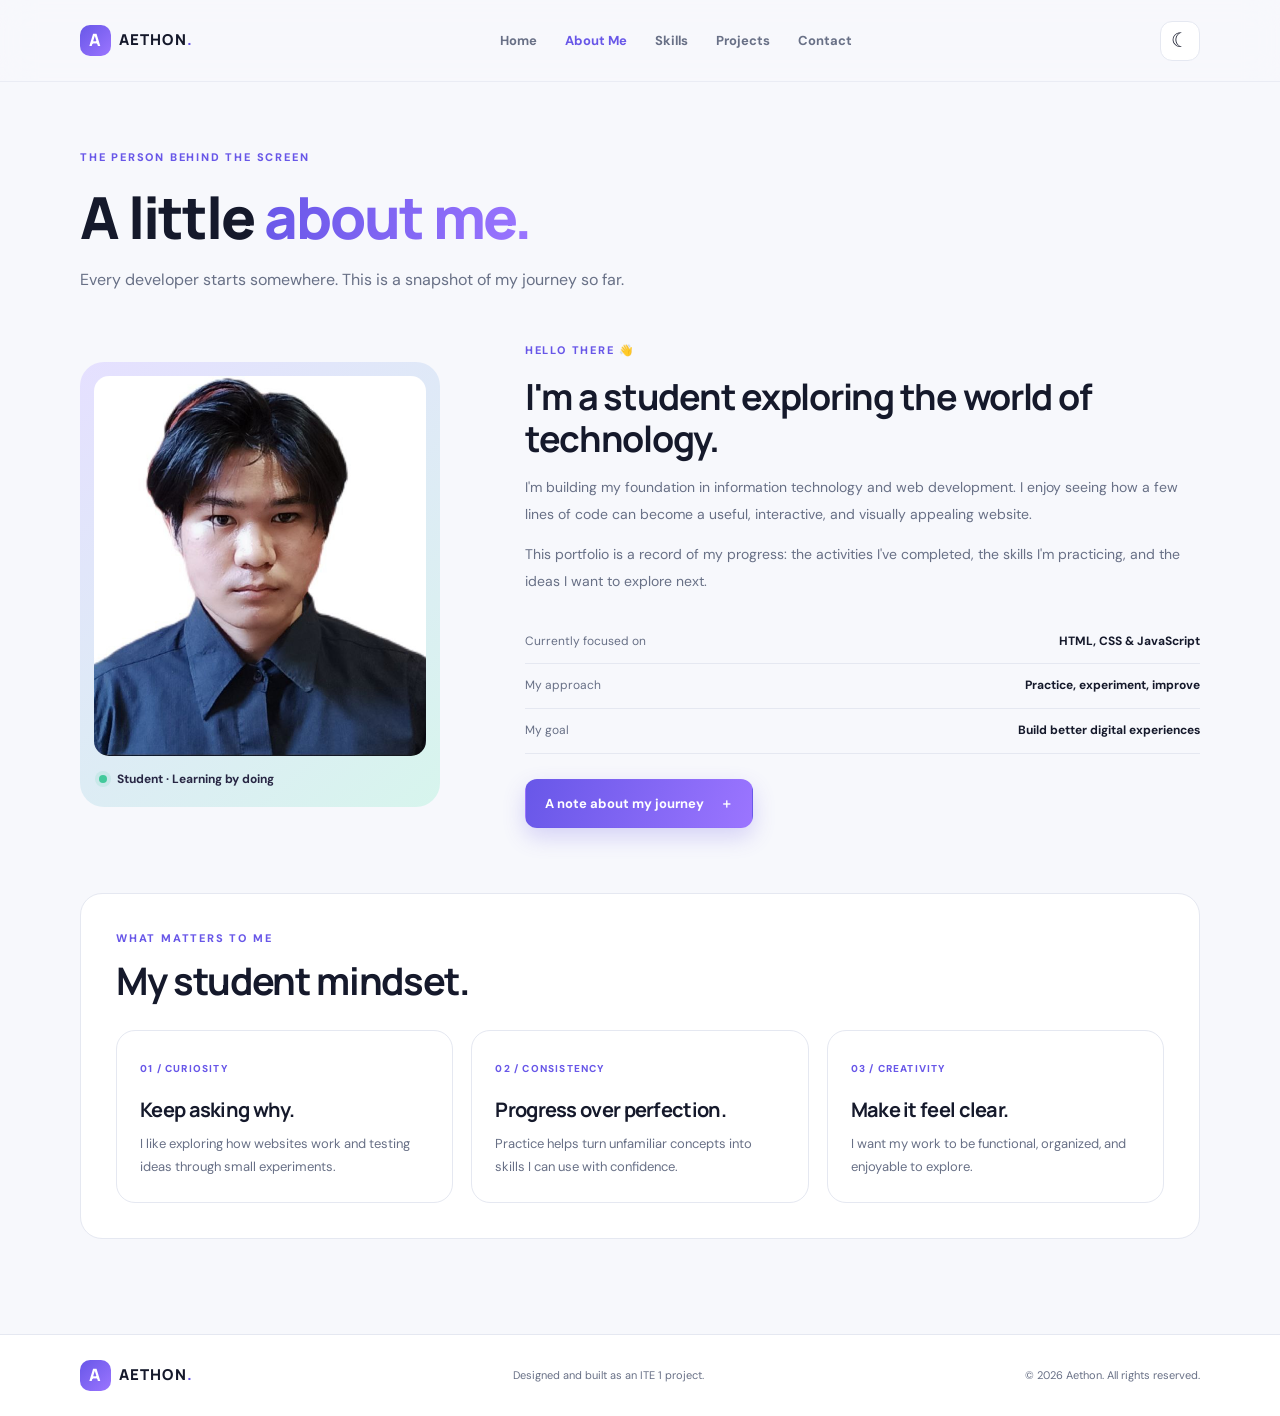
==== about.html @ 574a9d79 "Add files via upload" ====
<!DOCTYPE html>
<html lang="en"><head><meta charset="UTF-8"><meta name="viewport" content="width=device-width, initial-scale=1.0"><title>About Me | Aethon</title><link rel="stylesheet" href="style.css"><script src="script.js" defer></script></head>
<body><header class="site-header"><a class="brand" href="index.html"><span class="brand-mark">A</span> AETHON<span class="brand-dot">.</span></a><button class="menu-toggle" aria-label="Toggle navigation" aria-expanded="false">☰</button><nav class="nav-links" aria-label="Main navigation"><a href="index.html">Home</a><a class="active" href="about.html">About Me</a><a href="skills.html">Skills</a><a href="projects.html">Projects</a><a href="contact.html">Contact</a></nav><button id="themeToggle" class="theme-toggle" aria-label="Toggle dark mode" title="Toggle dark mode">☾</button></header>
<main class="wrap inner-page"><div class="page-intro"><p class="eyebrow">THE PERSON BEHIND THE SCREEN</p><h1>A little <span class="gradient-text">about me.</span></h1><p class="lead">Every developer starts somewhere. This is a snapshot of my journey so far.</p></div>
<section class="about-layout"><div class="about-photo"><img src="profile.jpg" alt="Aethon's profile portrait"><div class="photo-caption"><span class="status-dot"></span> Student · Learning by doing</div></div><div class="about-copy"><p class="eyebrow">HELLO THERE 👋</p><h2>I'm a student exploring the world of technology.</h2><p>I'm building my foundation in information technology and web development. I enjoy seeing how a few lines of code can become a useful, interactive, and visually appealing website.</p><p>This portfolio is a record of my progress: the activities I've completed, the skills I'm practicing, and the ideas I want to explore next.</p><div class="info-list"><div><span>Currently focused on</span><strong>HTML, CSS & JavaScript</strong></div><div><span>My approach</span><strong>Practice, experiment, improve</strong></div><div><span>My goal</span><strong>Build better digital experiences</strong></div></div><button class="btn btn-primary" id="storyToggle" aria-expanded="false">A note about my journey <span>＋</span></button><div id="extraStory" class="reveal-panel" hidden><p>Every activity is an opportunity to learn something new. I want to keep improving my coding, design, problem-solving, and teamwork skills through consistent practice.</p></div></div></section>
<section class="section soft-section"><div class="section-heading"><div><p class="eyebrow">WHAT MATTERS TO ME</p><h2>My student mindset.</h2></div></div><div class="values-grid"><article class="value-card"><span>01 / CURIOSITY</span><h3>Keep asking why.</h3><p>I like exploring how websites work and testing ideas through small experiments.</p></article><article class="value-card"><span>02 / CONSISTENCY</span><h3>Progress over perfection.</h3><p>Practice helps turn unfamiliar concepts into skills I can use with confidence.</p></article><article class="value-card"><span>03 / CREATIVITY</span><h3>Make it feel clear.</h3><p>I want my work to be functional, organized, and enjoyable to explore.</p></article></div></section></main>
<footer class="site-footer"><div class="wrap footer-inner"><a class="brand" href="index.html"><span class="brand-mark">A</span> AETHON<span class="brand-dot">.</span></a><p>Designed and built as an ITE 1 project.</p><p>© <span class="current-year">2026</span> Aethon. All rights reserved.</p></div></footer><button id="backToTop" class="back-top" aria-label="Back to top">↑</button></body></html>
---- style.css ----
@import url('https://fonts.googleapis.com/css2?family=DM+Sans:wght@400;500;600;700&family=Manrope:wght@400;500;600;700;800&display=swap');
:root{--bg:#f7f8fc;--surface:#fff;--text:#15192b;--muted:#687086;--line:#e5e8f1;--primary:#6857e8;--primary2:#9b75ff;--soft:#efedff;--header:rgba(247,248,252,.88);--shadow:0 18px 55px rgba(36,31,87,.09);color-scheme:light}
body.dark{--bg:#10121c;--surface:#191c2a;--text:#f2f3fb;--muted:#a9afc4;--line:#2b3044;--primary:#a295ff;--primary2:#c1a8ff;--soft:#29243f;--header:rgba(16,18,28,.9);--shadow:0 18px 55px rgba(0,0,0,.24);color-scheme:dark}
*{box-sizing:border-box}html{scroll-behavior:smooth}body{margin:0;background:var(--bg);color:var(--text);font-family:'DM Sans',sans-serif;line-height:1.65;transition:background .25s,color .25s}a{color:inherit;text-decoration:none}button,input,textarea{font:inherit}button{cursor:pointer}.wrap{width:min(1120px,calc(100% - 48px));margin-inline:auto}.site-header{height:82px;position:sticky;top:0;z-index:20;display:flex;align-items:center;justify-content:space-between;padding:0 max(24px,calc((100vw - 1120px)/2));gap:25px;background:var(--header);backdrop-filter:blur(16px);border-bottom:1px solid color-mix(in srgb,var(--line) 72%,transparent)}.brand{display:inline-flex;align-items:center;gap:8px;font-family:Manrope,sans-serif;font-size:15px;font-weight:800;letter-spacing:1.1px;white-space:nowrap}.brand-mark{display:grid;place-items:center;width:31px;height:31px;border-radius:10px;color:#fff;background:linear-gradient(135deg,var(--primary),var(--primary2));font-size:17px}.brand-dot{color:var(--primary);margin-left:-8px}.nav-links{display:flex;align-items:center;gap:28px}.nav-links a{font-size:13px;font-weight:700;color:var(--muted);transition:color .2s}.nav-links a:hover,.nav-links a.active{color:var(--primary)}.theme-toggle,.menu-toggle{border:1px solid var(--line);background:var(--surface);color:var(--text);border-radius:12px;width:40px;height:40px;font-size:20px;display:grid;place-items:center}.menu-toggle{display:none}.hero{min-height:590px;display:grid;grid-template-columns:1.1fr .9fr;align-items:center;gap:50px;padding-top:52px;padding-bottom:68px}.eyebrow{font-size:11px;letter-spacing:1.8px;font-weight:800;color:var(--primary);margin:0 0 17px}.status-dot{display:inline-block;width:8px;height:8px;border-radius:50%;background:#42c99b;margin-right:7px;box-shadow:0 0 0 4px rgba(66,201,155,.13)}h1,h2,h3,p{margin-top:0}h1,h2,h3{font-family:Manrope,sans-serif;line-height:1.17;letter-spacing:-.035em}h1{font-size:clamp(42px,5vw,68px);margin-bottom:24px;font-weight:800}h2{font-size:clamp(27px,3vw,38px);margin-bottom:14px}h3{font-size:20px;margin-bottom:10px}.gradient-text{background:linear-gradient(100deg,var(--primary),var(--primary2));background-clip:text;-webkit-background-clip:text;color:transparent}.lead{font-size:17px;color:var(--muted);max-width:570px;line-height:1.8}.hero-actions{display:flex;flex-wrap:wrap;gap:12px;margin-top:29px}.btn{display:inline-flex;align-items:center;justify-content:center;gap:16px;border:1px solid transparent;border-radius:12px;padding:13px 19px;font-weight:700;font-size:13px;transition:transform .2s,box-shadow .2s,background .2s}.btn:hover{transform:translateY(-3px)}.btn-primary{background:linear-gradient(110deg,var(--primary),var(--primary2));color:#fff;box-shadow:0 9px 22px rgba(104,87,232,.24)}.btn-primary:hover{box-shadow:0 13px 30px rgba(104,87,232,.33)}.btn-ghost{border-color:var(--line);background:var(--surface)}.btn-light{background:#fff;color:#5c4cd2}.hero-note{font-size:12px;color:var(--muted);margin-top:26px}.hero-visual{min-height:410px;position:relative;display:grid;place-items:center}.portrait-frame{width:min(330px,78%);height:380px;overflow:hidden;border-radius:48% 48% 24px 24px;background:linear-gradient(145deg,#d8d2ff,#e6e8ff);position:relative;z-index:2;box-shadow:var(--shadow);border:8px solid var(--surface)}.portrait-frame img{width:100%;height:100%;object-fit:cover;object-position:center top}.orbit{position:absolute;border:1px solid color-mix(in srgb,var(--primary) 32%,transparent);border-radius:50%;transform:rotate(-24deg)}.orbit-one{width:420px;height:220px}.orbit-two{width:370px;height:290px;transform:rotate(48deg)}.floating-card{position:absolute;z-index:3;display:flex;align-items:center;gap:11px;padding:12px 15px;border:1px solid var(--line);border-radius:14px;background:var(--surface);box-shadow:var(--shadow);font-size:12px}.floating-card b,.floating-card small{display:block}.floating-card small{color:var(--muted);font-size:10px;margin-top:2px}.card-top{top:57px;left:-3px}.card-bottom{bottom:36px;right:-3px}.mini-icon,.code-icon{display:grid;place-items:center;width:35px;height:35px;border-radius:10px;background:var(--soft);color:var(--primary);font-size:20px}.sparkle{position:absolute;color:var(--primary);font-size:23px}.sparkle-a{top:80px;right:36px}.sparkle-b{bottom:66px;left:18px}.stats-strip{background:var(--surface);border-block:1px solid var(--line)}.stats-grid{display:grid;grid-template-columns:repeat(4,1fr);padding-block:26px}.stats-grid div{display:flex;align-items:center;justify-content:center;gap:12px;border-right:1px solid var(--line)}.stats-grid div:last-child{border:0}.stats-grid strong{font:800 27px Manrope,sans-serif;color:var(--primary)}.stats-grid span{font-size:12px;color:var(--muted)}.section{padding-top:85px;padding-bottom:85px}.section-heading{display:flex;align-items:end;justify-content:space-between;gap:20px;margin-bottom:28px}.section-heading .eyebrow{margin-bottom:10px}.section-heading h2{margin-bottom:0}.text-link{font-size:12px;font-weight:800;color:var(--primary);display:inline-flex;gap:6px;align-items:center}.text-link:hover{text-decoration:underline}.feature-grid{display:grid;grid-template-columns:repeat(3,1fr);gap:18px}.feature-card,.skill-panel,.project-card,.contact-form,.value-card{background:var(--surface);border:1px solid var(--line);border-radius:19px;box-shadow:0 6px 28px rgba(36,31,87,.025)}.feature-card{padding:27px;position:relative;transition:transform .22s,box-shadow .22s}.feature-card:hover,.project-card:hover{transform:translateY(-5px);box-shadow:var(--shadow)}.feature-number{position:absolute;right:22px;top:22px;color:var(--muted);font-size:11px}.feature-icon{width:45px;height:45px;display:grid;place-items:center;background:var(--soft);color:var(--primary);font-size:23px;border-radius:13px;margin-bottom:24px}.feature-card p,.value-card p,.process-grid p{color:var(--muted);font-size:13px;line-height:1.8;min-height:70px}.feature-card .text-link{margin-top:8px}.cta-band{background:linear-gradient(115deg,#5d4bd5,#8b6bf4);color:#fff;padding:48px 0}.cta-inner{display:flex;align-items:center;justify-content:space-between;gap:24px}.cta-inner .eyebrow{color:#dcd6ff;margin-bottom:10px}.cta-inner h2{margin-bottom:8px}.cta-inner p:last-child{margin:0;color:#e3dfff}.site-footer{border-top:1px solid var(--line);padding:25px 0;background:var(--surface)}.footer-inner{display:flex;align-items:center;justify-content:space-between;gap:18px}.footer-inner p{font-size:11px;color:var(--muted);margin:0}.back-top{position:fixed;right:22px;bottom:22px;width:43px;height:43px;border:0;border-radius:13px;background:var(--primary);color:#fff;font-size:21px;box-shadow:var(--shadow);opacity:0;pointer-events:none;transform:translateY(10px);transition:.2s;z-index:15}.back-top.visible{opacity:1;pointer-events:auto;transform:translateY(0)}
.inner-page{padding-top:66px;padding-bottom:85px}.page-intro{max-width:720px;margin-bottom:46px}.page-intro h1{font-size:clamp(39px,5vw,58px);margin-bottom:15px}.page-intro .lead{font-size:16px}.about-layout{display:grid;grid-template-columns:.72fr 1.28fr;gap:65px;align-items:center;padding-bottom:65px}.about-photo{background:linear-gradient(140deg,#e5e0ff,#d7f5ed);padding:14px;border-radius:24px;position:relative;max-width:360px}.about-photo img{display:block;width:100%;height:380px;object-fit:cover;object-position:center top;border-radius:15px}.photo-caption{padding:14px 5px 3px;color:#282744;font-size:12px;font-weight:700}.about-copy h2{font-size:clamp(27px,3vw,36px)}.about-copy>p:not(.eyebrow){color:var(--muted);font-size:14px;line-height:1.9}.info-list{margin:25px 0;display:grid;gap:0}.info-list div{padding:12px 0;border-bottom:1px solid var(--line);display:flex;justify-content:space-between;gap:15px;font-size:12px}.info-list span{color:var(--muted)}.info-list strong{text-align:right}.reveal-panel{padding:16px 18px;margin-top:13px;border-radius:12px;background:var(--soft);color:var(--muted);font-size:13px}.reveal-panel p{margin:0}.soft-section{background:var(--surface);border:1px solid var(--line);border-radius:22px;padding:35px;margin-bottom:10px}.values-grid{display:grid;grid-template-columns:repeat(3,1fr);gap:18px}.value-card{padding:23px;box-shadow:none}.value-card>span{font-size:10px;letter-spacing:1.2px;font-weight:800;color:var(--primary)}.value-card h3{margin-top:18px}.value-card p{min-height:unset;margin:0}.skills-layout{display:grid;grid-template-columns:1fr 1fr;gap:20px}.skill-panel{padding:29px}.panel-heading{display:flex;gap:14px;align-items:center;margin-bottom:29px}.panel-heading h2{font-size:22px;margin:0 0 4px}.panel-heading p{font-size:12px;color:var(--muted);margin:0}.panel-icon{width:46px;height:46px;display:grid;place-items:center;background:var(--soft);color:var(--primary);border-radius:13px;font-size:23px}.skill-row{margin-bottom:22px}.skill-label{display:flex;justify-content:space-between;gap:10px;font-size:12px;font-weight:700;margin-bottom:9px}.skill-label span:last-child{font-size:10px;color:var(--muted);font-weight:500}.skill-track{height:8px;border-radius:99px;background:var(--line);overflow:hidden}.skill-track span{height:100%;display:block;border-radius:99px;background:linear-gradient(90deg,var(--primary),var(--primary2))}.skill-disclaimer{font-size:10px;color:var(--muted);margin:20px 0 0}.tag-cloud{display:flex;flex-wrap:wrap;gap:9px;margin-bottom:32px}.tag-cloud span,.project-tags span{padding:8px 11px;background:var(--soft);border-radius:9px;color:var(--primary);font-size:11px;font-weight:700}.learning-box{display:flex;gap:14px;padding:18px;background:var(--bg);border:1px solid var(--line);border-radius:13px}.learning-star{font-size:22px;color:var(--primary)}.learning-box strong{font-size:13px}.learning-box p{font-size:12px;color:var(--muted);margin:5px 0 0;line-height:1.7}.process-grid{display:grid;grid-template-columns:repeat(4,1fr);gap:15px}.process-grid>div{padding:20px;border-top:2px solid var(--primary);background:var(--surface);border-radius:0 0 13px 13px}.process-grid>div>span{font-size:11px;color:var(--primary);font-weight:800}.process-grid h3{margin-top:13px}.process-grid p{min-height:unset;margin:0}
.project-toolbar{display:flex;align-items:center;justify-content:space-between;gap:15px;margin-bottom:23px}.filter-buttons{display:flex;flex-wrap:wrap;gap:8px}.filter-btn{padding:9px 13px;border:1px solid var(--line);border-radius:10px;background:var(--surface);color:var(--muted);font-size:11px;font-weight:700}.filter-btn.active,.filter-btn:hover{background:var(--soft);color:var(--primary);border-color:color-mix(in srgb,var(--primary) 35%,var(--line))}.project-count{font-size:11px;color:var(--muted)}.projects-grid{display:grid;grid-template-columns:repeat(2,1fr);gap:22px}.project-card{overflow:hidden;transition:transform .22s,box-shadow .22s}.project-image{height:235px;display:grid;place-items:center;position:relative;overflow:hidden;background:linear-gradient(140deg,#191c35,#34316a)}.project-image img{width:100%;height:100%;object-fit:cover;object-position:top center;transition:transform .4s}.project-card:hover .project-image img{transform:scale(1.035)}.project-open{position:absolute;right:15px;top:15px;width:34px;height:34px;display:grid;place-items:center;background:#fff;color:#272342;border-radius:10px;font-size:18px;box-shadow:0 4px 15px #0002}.transform-demo{width:100%;height:100%;display:flex;flex-direction:column;align-items:center;justify-content:center;gap:20px;background:radial-gradient(circle at 50% 30%,#4e458c,#1a1c35 70%);color:#fff}.demo-square{width:92px;height:92px;border:1px solid #c3b7ff;border-radius:22px;display:grid;place-items:center;font:800 33px Manrope,sans-serif;color:#fff;background:linear-gradient(140deg,#8e79ff,#5e4fd3);box-shadow:0 0 40px #8e79ff65;animation:floaty 3s ease-in-out infinite alternate}.demo-caption{font-size:10px;letter-spacing:2px;color:#c8c0ff}@keyframes floaty{from{transform:rotate(-9deg) translateY(0)}to{transform:rotate(9deg) translateY(-9px)}}.project-info{padding:24px}.project-meta{display:flex;justify-content:space-between;gap:10px;color:var(--muted);font-size:10px;font-weight:800;letter-spacing:.8px;margin-bottom:13px}.project-type{color:var(--primary)}.project-info h2{font-size:22px;margin-bottom:10px}.project-info p{font-size:13px;line-height:1.8;color:var(--muted);min-height:70px}.project-tags{display:flex;flex-wrap:wrap;gap:7px;margin-bottom:19px}.project-tags span{padding:6px 9px;font-size:10px}.future-card{border-style:dashed}.future-art{height:235px;display:flex;flex-direction:column;align-items:center;justify-content:center;background:var(--soft);color:var(--primary);gap:12px}.future-art span{width:65px;height:65px;display:grid;place-items:center;border:1px dashed var(--primary);border-radius:20px;font-size:35px}.future-art small{letter-spacing:2px;font-weight:800;font-size:10px}.project-footnote{font-size:11px;color:var(--muted);margin-top:22px}
.contact-layout{display:grid;grid-template-columns:.85fr 1.15fr;gap:50px;align-items:start}.contact-copy{padding:25px 0}.contact-symbol{width:54px;height:54px;display:grid;place-items:center;border-radius:16px;background:var(--soft);color:var(--primary);font-size:27px;margin-bottom:22px}.contact-copy>p{color:var(--muted);font-size:14px;line-height:1.9}.contact-detail{display:flex;align-items:center;gap:13px;padding:18px 0;border-bottom:1px solid var(--line)}.detail-icon{display:grid;place-items:center;width:40px;height:40px;border-radius:12px;background:var(--soft);color:var(--primary)}.contact-detail small,.contact-detail strong{display:block}.contact-detail small{font-size:9px;letter-spacing:1px;color:var(--muted);margin-bottom:4px}.contact-detail strong{font-size:12px}.privacy-note{font-size:11px;color:var(--muted);background:var(--soft);padding:13px;border-radius:10px;margin-top:22px}.contact-form{padding:29px}.contact-form h2{font-size:25px;margin-bottom:8px}.form-note,.form-disclaimer{font-size:11px;color:var(--muted)}.contact-form label{display:block;font-size:12px;font-weight:700;margin:16px 0 7px}.contact-form input,.contact-form textarea{width:100%;padding:12px 13px;border:1px solid var(--line);border-radius:10px;background:var(--bg);color:var(--text);outline:none;font-size:12px;resize:vertical}.contact-form input:focus,.contact-form textarea:focus{border-color:var(--primary);box-shadow:0 0 0 3px color-mix(in srgb,var(--primary) 13%,transparent)}.contact-form .btn{margin-top:18px}.form-status{font-size:12px;margin:13px 0 0}.form-status.success{color:#21956d}.form-status.error{color:#d34d61}.form-disclaimer{margin:14px 0 0;font-size:10px}
[hidden]{display:none!important}
@media(max-width:900px){.site-header{gap:14px}.nav-links{gap:15px}.nav-links a{font-size:12px}.hero{gap:25px}.card-top{left:-8px}.card-bottom{right:-8px}.about-layout{gap:35px}.contact-layout{gap:28px}}
@media(max-width:700px){.wrap{width:min(100% - 34px,540px)}.site-header{height:70px;padding:0 17px}.menu-toggle{display:grid;margin-left:auto}.theme-toggle{width:38px;height:38px}.nav-links{display:none;position:absolute;top:69px;left:0;right:0;padding:16px 20px 21px;background:var(--surface);border-bottom:1px solid var(--line);box-shadow:var(--shadow);flex-direction:column;align-items:stretch;gap:0}.nav-links.open{display:flex}.nav-links a{padding:12px 4px;border-bottom:1px solid var(--line);font-size:14px}.nav-links a:last-child{border:0}.hero{grid-template-columns:1fr;padding-top:45px;gap:12px}.hero-copy{order:1}.hero-visual{order:0;min-height:340px}.portrait-frame{height:310px;width:255px}.orbit-one{width:320px;height:180px}.orbit-two{width:290px;height:230px}.card-top{top:38px;left:0}.card-bottom{bottom:20px;right:0}.hero h1{font-size:47px}.lead{font-size:15px}.stats-grid{grid-template-columns:repeat(2,1fr);gap:20px;padding-block:23px}.stats-grid div{justify-content:flex-start;border:0;padding-left:8px}.stats-grid strong{font-size:24px}.stats-grid span{font-size:11px}.section{padding-block:58px}.section-heading{align-items:flex-start;flex-direction:column}.feature-grid,.values-grid,.skills-layout,.projects-grid,.contact-layout,.about-layout{grid-template-columns:1fr}.feature-card p{min-height:unset}.cta-inner{align-items:flex-start;flex-direction:column}.footer-inner{align-items:flex-start;flex-direction:column;gap:10px}.inner-page{padding-top:47px;padding-bottom:60px}.page-intro{margin-bottom:33px}.about-layout{gap:30px;padding-bottom:45px}.about-photo{width:100%;max-width:340px;margin:auto}.about-photo img{height:340px}.soft-section{padding:22px}.skill-panel{padding:22px}.process-grid{grid-template-columns:repeat(2,1fr)}.project-toolbar{align-items:flex-start;flex-direction:column}.project-image,.future-art{height:210px}.project-info p{min-height:unset}.contact-layout{gap:20px}.contact-copy{padding:0}.contact-form{padding:22px}.page-intro h1{font-size:42px}}
@media(prefers-reduced-motion:reduce){*,*::before,*::after{scroll-behavior:auto!important;animation-duration:.01ms!important;animation-iteration-count:1!important;transition-duration:.01ms!important}}
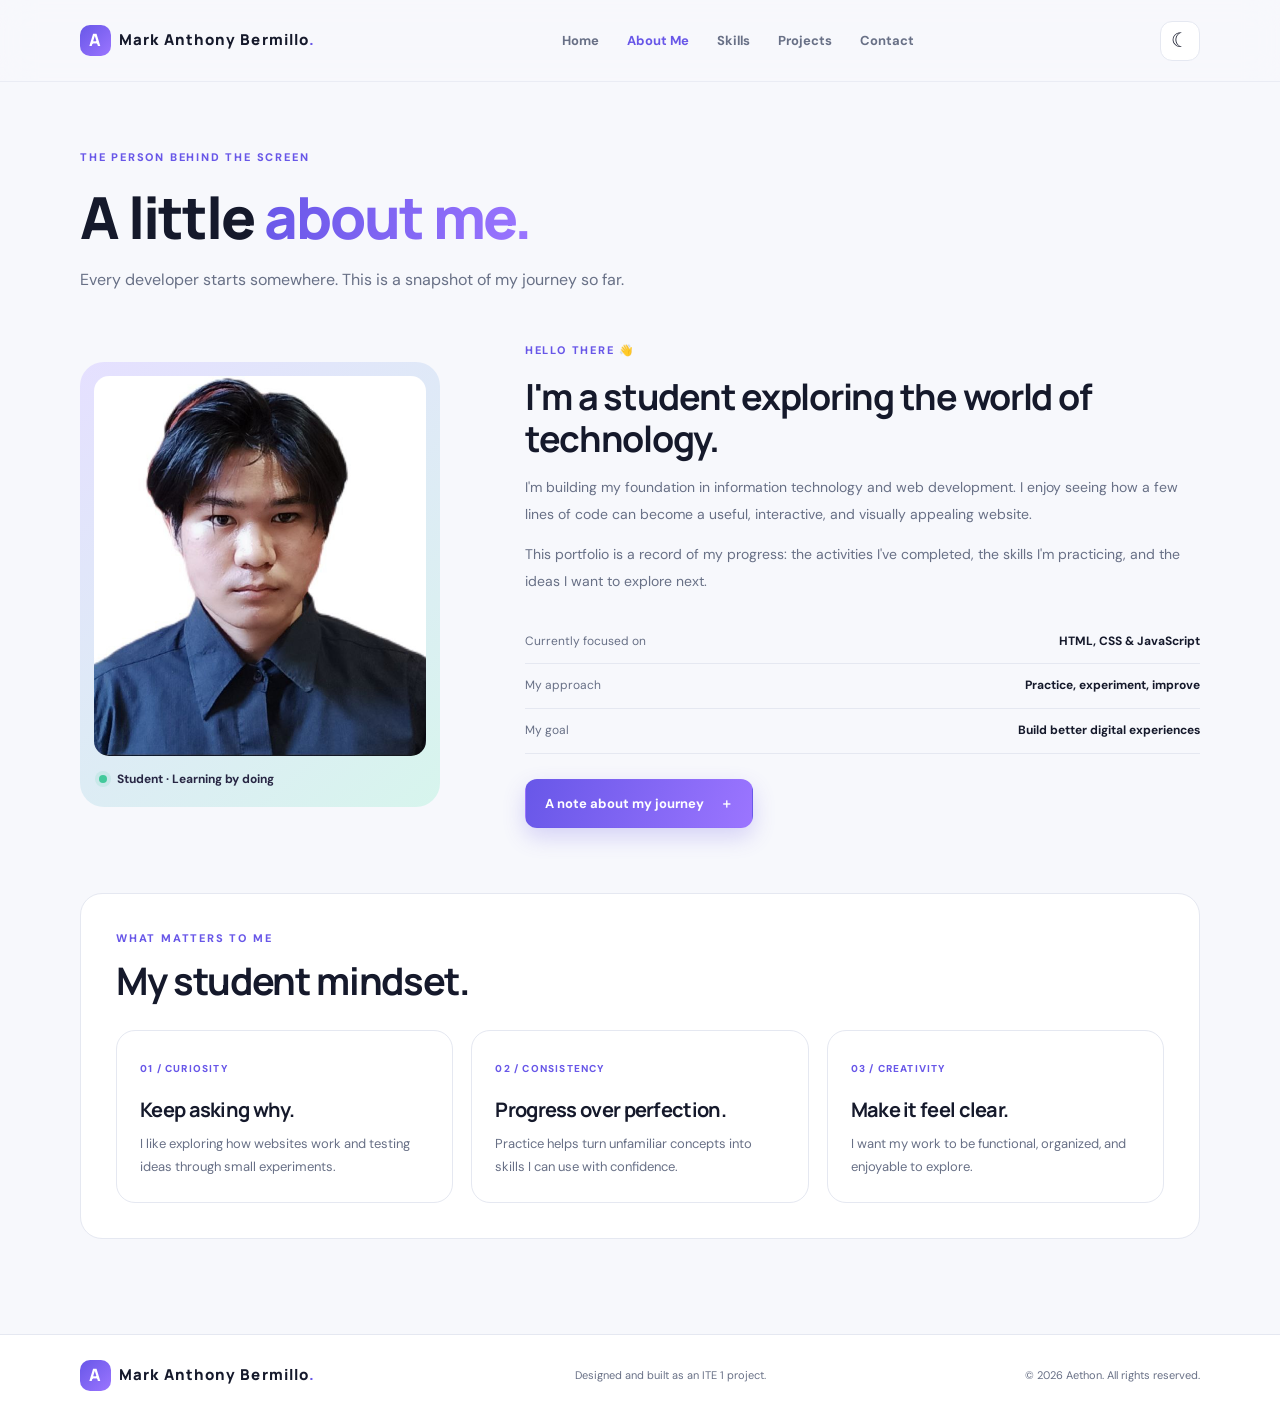
==== commit 10219d81: "Update about.html" ====
--- a/about.html
+++ b/about.html
@@ -1,7 +1,7 @@
 <!DOCTYPE html>
-<html lang="en"><head><meta charset="UTF-8"><meta name="viewport" content="width=device-width, initial-scale=1.0"><title>About Me | Aethon</title><link rel="stylesheet" href="style.css"><script src="script.js" defer></script></head>
-<body><header class="site-header"><a class="brand" href="index.html"><span class="brand-mark">A</span> AETHON<span class="brand-dot">.</span></a><button class="menu-toggle" aria-label="Toggle navigation" aria-expanded="false">☰</button><nav class="nav-links" aria-label="Main navigation"><a href="index.html">Home</a><a class="active" href="about.html">About Me</a><a href="skills.html">Skills</a><a href="projects.html">Projects</a><a href="contact.html">Contact</a></nav><button id="themeToggle" class="theme-toggle" aria-label="Toggle dark mode" title="Toggle dark mode">☾</button></header>
+<html lang="en"><head><meta charset="UTF-8"><meta name="viewport" content="width=device-width, initial-scale=1.0"><title>About Me | Mark Anthony Bermillo</title><link rel="stylesheet" href="style.css"><script src="script.js" defer></script></head>
+<body><header class="site-header"><a class="brand" href="index.html"><span class="brand-mark">A</span> Mark Anthony Bermillo<span class="brand-dot">.</span></a><button class="menu-toggle" aria-label="Toggle navigation" aria-expanded="false">☰</button><nav class="nav-links" aria-label="Main navigation"><a href="index.html">Home</a><a class="active" href="about.html">About Me</a><a href="skills.html">Skills</a><a href="projects.html">Projects</a><a href="contact.html">Contact</a></nav><button id="themeToggle" class="theme-toggle" aria-label="Toggle dark mode" title="Toggle dark mode">☾</button></header>
 <main class="wrap inner-page"><div class="page-intro"><p class="eyebrow">THE PERSON BEHIND THE SCREEN</p><h1>A little <span class="gradient-text">about me.</span></h1><p class="lead">Every developer starts somewhere. This is a snapshot of my journey so far.</p></div>
 <section class="about-layout"><div class="about-photo"><img src="profile.jpg" alt="Aethon's profile portrait"><div class="photo-caption"><span class="status-dot"></span> Student · Learning by doing</div></div><div class="about-copy"><p class="eyebrow">HELLO THERE 👋</p><h2>I'm a student exploring the world of technology.</h2><p>I'm building my foundation in information technology and web development. I enjoy seeing how a few lines of code can become a useful, interactive, and visually appealing website.</p><p>This portfolio is a record of my progress: the activities I've completed, the skills I'm practicing, and the ideas I want to explore next.</p><div class="info-list"><div><span>Currently focused on</span><strong>HTML, CSS & JavaScript</strong></div><div><span>My approach</span><strong>Practice, experiment, improve</strong></div><div><span>My goal</span><strong>Build better digital experiences</strong></div></div><button class="btn btn-primary" id="storyToggle" aria-expanded="false">A note about my journey <span>＋</span></button><div id="extraStory" class="reveal-panel" hidden><p>Every activity is an opportunity to learn something new. I want to keep improving my coding, design, problem-solving, and teamwork skills through consistent practice.</p></div></div></section>
 <section class="section soft-section"><div class="section-heading"><div><p class="eyebrow">WHAT MATTERS TO ME</p><h2>My student mindset.</h2></div></div><div class="values-grid"><article class="value-card"><span>01 / CURIOSITY</span><h3>Keep asking why.</h3><p>I like exploring how websites work and testing ideas through small experiments.</p></article><article class="value-card"><span>02 / CONSISTENCY</span><h3>Progress over perfection.</h3><p>Practice helps turn unfamiliar concepts into skills I can use with confidence.</p></article><article class="value-card"><span>03 / CREATIVITY</span><h3>Make it feel clear.</h3><p>I want my work to be functional, organized, and enjoyable to explore.</p></article></div></section></main>
-<footer class="site-footer"><div class="wrap footer-inner"><a class="brand" href="index.html"><span class="brand-mark">A</span> AETHON<span class="brand-dot">.</span></a><p>Designed and built as an ITE 1 project.</p><p>© <span class="current-year">2026</span> Aethon. All rights reserved.</p></div></footer><button id="backToTop" class="back-top" aria-label="Back to top">↑</button></body></html>+<footer class="site-footer"><div class="wrap footer-inner"><a class="brand" href="index.html"><span class="brand-mark">A</span> Mark Anthony Bermillo<span class="brand-dot">.</span></a><p>Designed and built as an ITE 1 project.</p><p>© <span class="current-year">2026</span> Aethon. All rights reserved.</p></div></footer><button id="backToTop" class="back-top" aria-label="Back to top">↑</button></body></html>
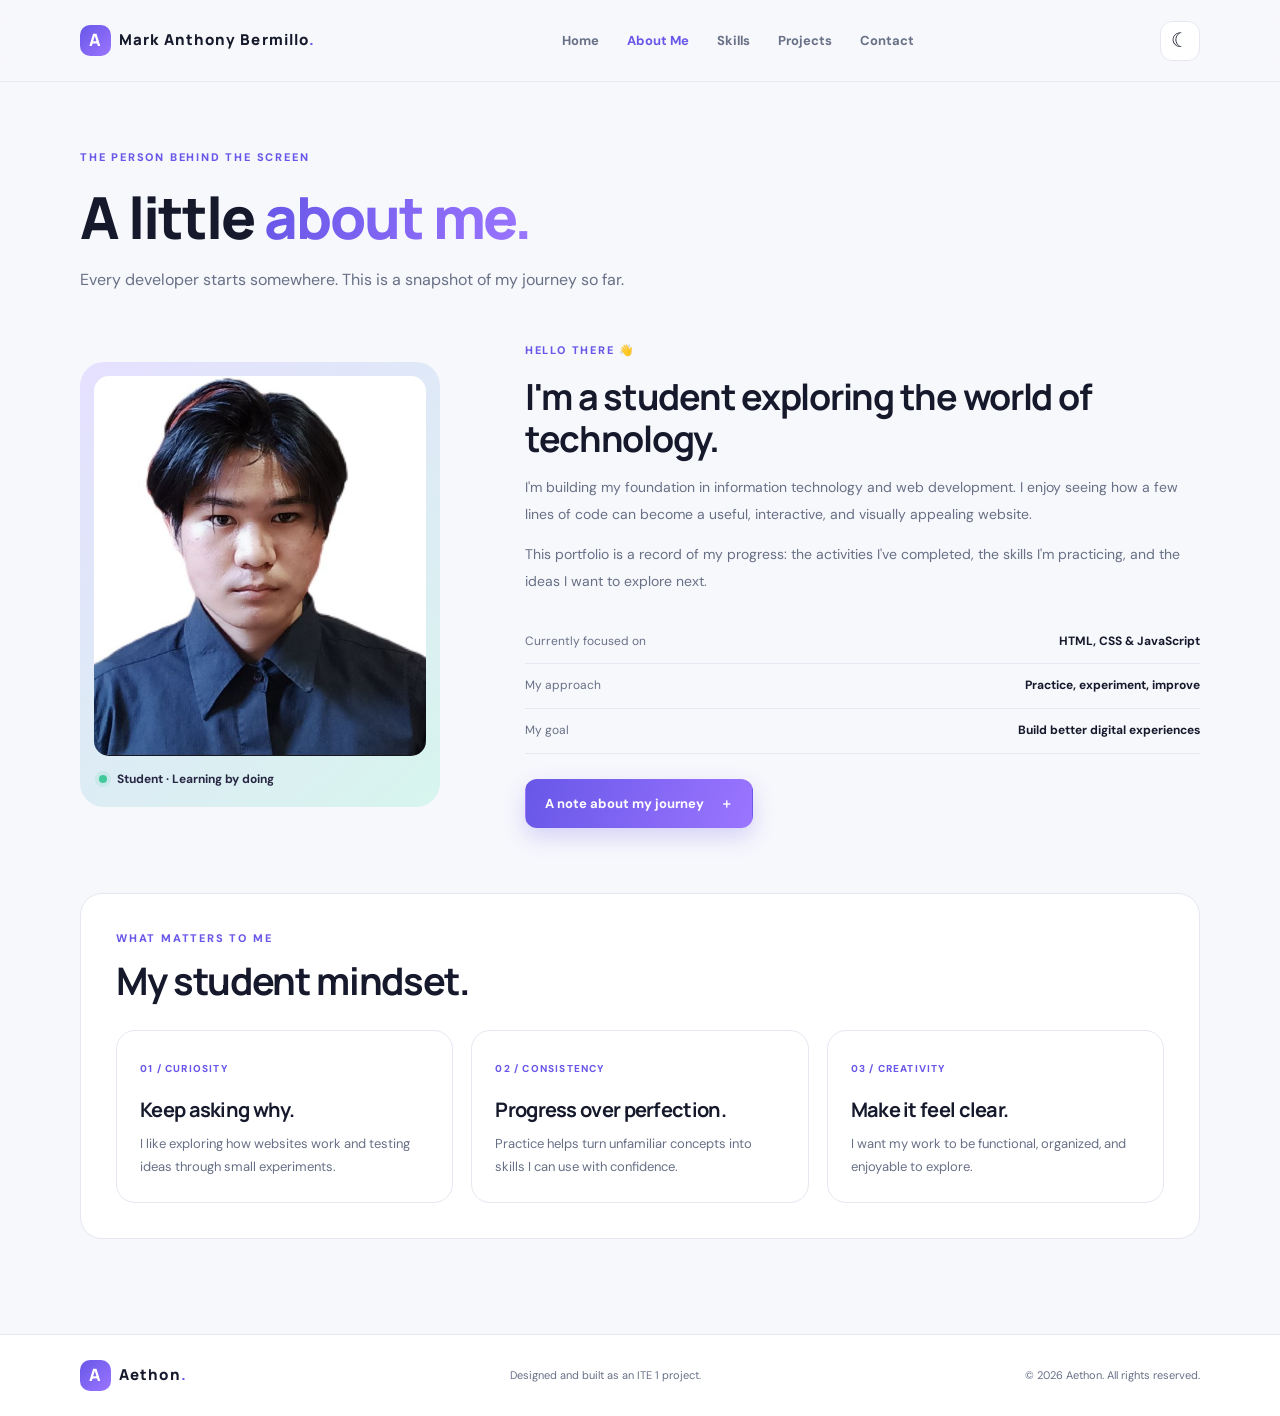
==== commit aac05bfc: "Update about.html" ====
--- a/about.html
+++ b/about.html
@@ -4,4 +4,4 @@
 <main class="wrap inner-page"><div class="page-intro"><p class="eyebrow">THE PERSON BEHIND THE SCREEN</p><h1>A little <span class="gradient-text">about me.</span></h1><p class="lead">Every developer starts somewhere. This is a snapshot of my journey so far.</p></div>
 <section class="about-layout"><div class="about-photo"><img src="profile.jpg" alt="Aethon's profile portrait"><div class="photo-caption"><span class="status-dot"></span> Student · Learning by doing</div></div><div class="about-copy"><p class="eyebrow">HELLO THERE 👋</p><h2>I'm a student exploring the world of technology.</h2><p>I'm building my foundation in information technology and web development. I enjoy seeing how a few lines of code can become a useful, interactive, and visually appealing website.</p><p>This portfolio is a record of my progress: the activities I've completed, the skills I'm practicing, and the ideas I want to explore next.</p><div class="info-list"><div><span>Currently focused on</span><strong>HTML, CSS & JavaScript</strong></div><div><span>My approach</span><strong>Practice, experiment, improve</strong></div><div><span>My goal</span><strong>Build better digital experiences</strong></div></div><button class="btn btn-primary" id="storyToggle" aria-expanded="false">A note about my journey <span>＋</span></button><div id="extraStory" class="reveal-panel" hidden><p>Every activity is an opportunity to learn something new. I want to keep improving my coding, design, problem-solving, and teamwork skills through consistent practice.</p></div></div></section>
 <section class="section soft-section"><div class="section-heading"><div><p class="eyebrow">WHAT MATTERS TO ME</p><h2>My student mindset.</h2></div></div><div class="values-grid"><article class="value-card"><span>01 / CURIOSITY</span><h3>Keep asking why.</h3><p>I like exploring how websites work and testing ideas through small experiments.</p></article><article class="value-card"><span>02 / CONSISTENCY</span><h3>Progress over perfection.</h3><p>Practice helps turn unfamiliar concepts into skills I can use with confidence.</p></article><article class="value-card"><span>03 / CREATIVITY</span><h3>Make it feel clear.</h3><p>I want my work to be functional, organized, and enjoyable to explore.</p></article></div></section></main>
-<footer class="site-footer"><div class="wrap footer-inner"><a class="brand" href="index.html"><span class="brand-mark">A</span> Mark Anthony Bermillo<span class="brand-dot">.</span></a><p>Designed and built as an ITE 1 project.</p><p>© <span class="current-year">2026</span> Aethon. All rights reserved.</p></div></footer><button id="backToTop" class="back-top" aria-label="Back to top">↑</button></body></html>
+<footer class="site-footer"><div class="wrap footer-inner"><a class="brand" href="index.html"><span class="brand-mark">A</span> Aethon<span class="brand-dot">.</span></a><p>Designed and built as an ITE 1 project.</p><p>© <span class="current-year">2026</span> Aethon. All rights reserved.</p></div></footer><button id="backToTop" class="back-top" aria-label="Back to top">↑</button></body></html>
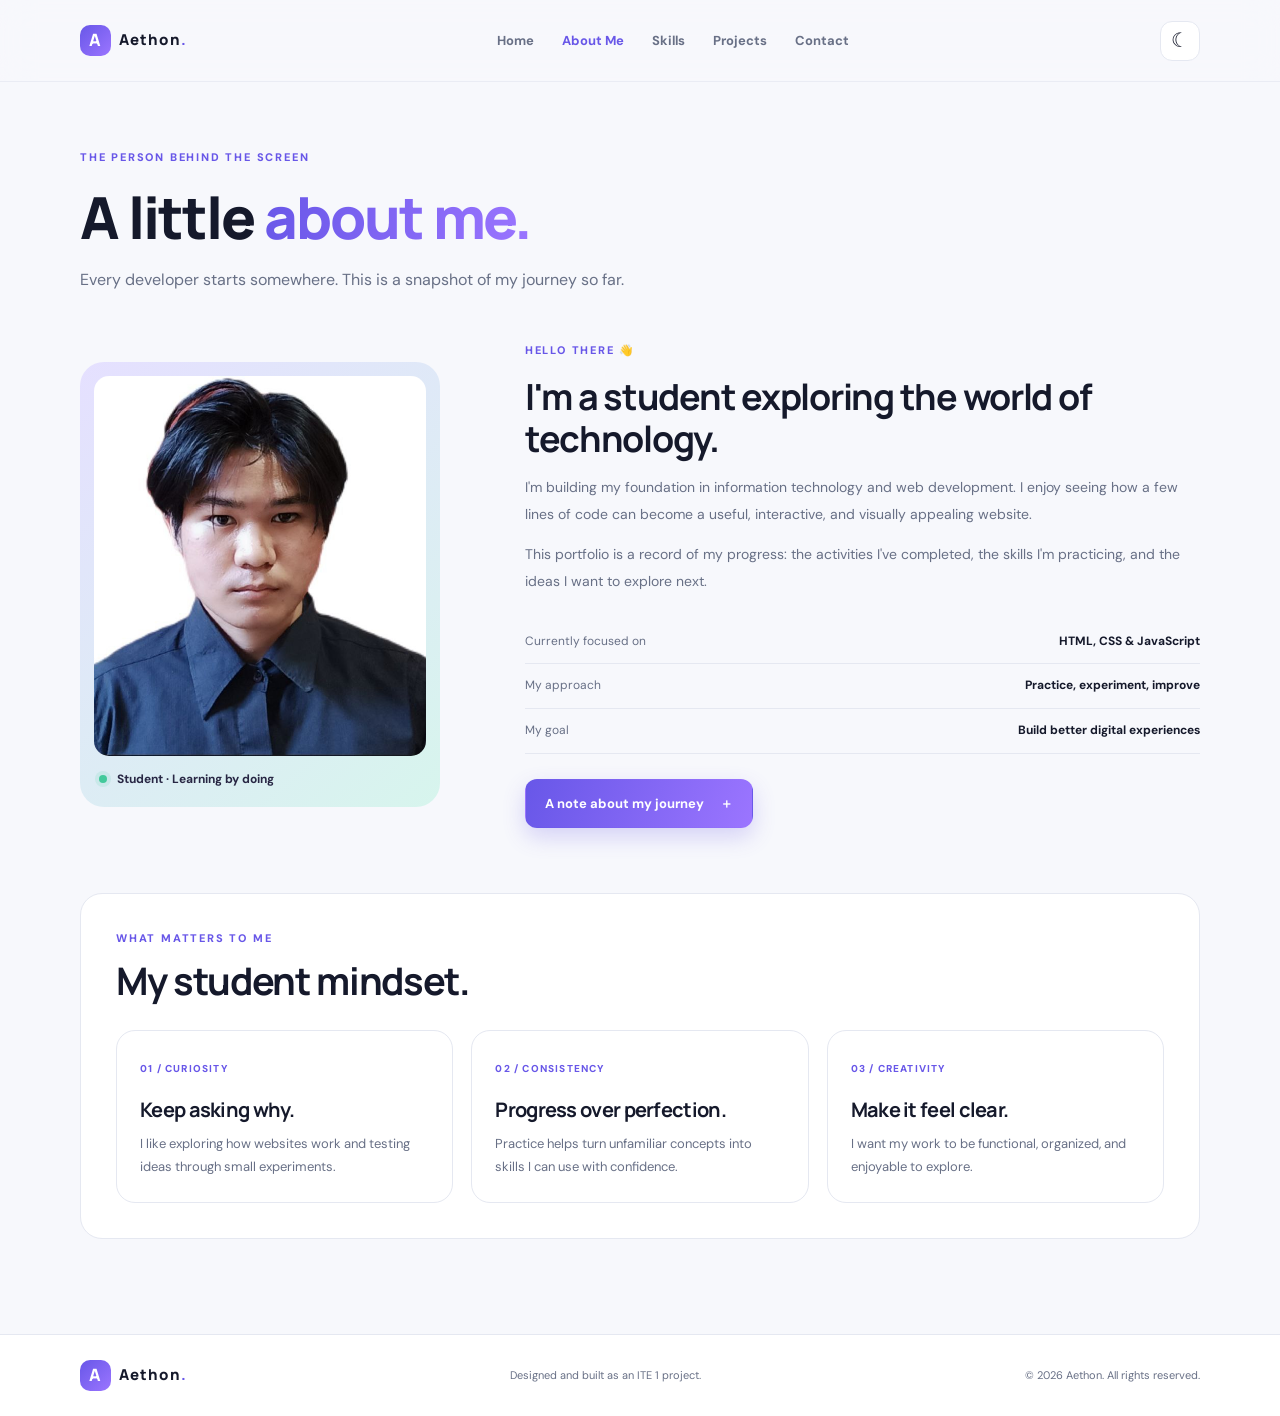
==== commit 7d18859f: "Update about.html" ====
--- a/about.html
+++ b/about.html
@@ -1,6 +1,6 @@
 <!DOCTYPE html>
-<html lang="en"><head><meta charset="UTF-8"><meta name="viewport" content="width=device-width, initial-scale=1.0"><title>About Me | Mark Anthony Bermillo</title><link rel="stylesheet" href="style.css"><script src="script.js" defer></script></head>
-<body><header class="site-header"><a class="brand" href="index.html"><span class="brand-mark">A</span> Mark Anthony Bermillo<span class="brand-dot">.</span></a><button class="menu-toggle" aria-label="Toggle navigation" aria-expanded="false">☰</button><nav class="nav-links" aria-label="Main navigation"><a href="index.html">Home</a><a class="active" href="about.html">About Me</a><a href="skills.html">Skills</a><a href="projects.html">Projects</a><a href="contact.html">Contact</a></nav><button id="themeToggle" class="theme-toggle" aria-label="Toggle dark mode" title="Toggle dark mode">☾</button></header>
+<html lang="en"><head><meta charset="UTF-8"><meta name="viewport" content="width=device-width, initial-scale=1.0"><title>About Me | Aethon</title><link rel="stylesheet" href="style.css"><script src="script.js" defer></script></head>
+<body><header class="site-header"><a class="brand" href="index.html"><span class="brand-mark">A</span> Aethon<span class="brand-dot">.</span></a><button class="menu-toggle" aria-label="Toggle navigation" aria-expanded="false">☰</button><nav class="nav-links" aria-label="Main navigation"><a href="index.html">Home</a><a class="active" href="about.html">About Me</a><a href="skills.html">Skills</a><a href="projects.html">Projects</a><a href="contact.html">Contact</a></nav><button id="themeToggle" class="theme-toggle" aria-label="Toggle dark mode" title="Toggle dark mode">☾</button></header>
 <main class="wrap inner-page"><div class="page-intro"><p class="eyebrow">THE PERSON BEHIND THE SCREEN</p><h1>A little <span class="gradient-text">about me.</span></h1><p class="lead">Every developer starts somewhere. This is a snapshot of my journey so far.</p></div>
 <section class="about-layout"><div class="about-photo"><img src="profile.jpg" alt="Aethon's profile portrait"><div class="photo-caption"><span class="status-dot"></span> Student · Learning by doing</div></div><div class="about-copy"><p class="eyebrow">HELLO THERE 👋</p><h2>I'm a student exploring the world of technology.</h2><p>I'm building my foundation in information technology and web development. I enjoy seeing how a few lines of code can become a useful, interactive, and visually appealing website.</p><p>This portfolio is a record of my progress: the activities I've completed, the skills I'm practicing, and the ideas I want to explore next.</p><div class="info-list"><div><span>Currently focused on</span><strong>HTML, CSS & JavaScript</strong></div><div><span>My approach</span><strong>Practice, experiment, improve</strong></div><div><span>My goal</span><strong>Build better digital experiences</strong></div></div><button class="btn btn-primary" id="storyToggle" aria-expanded="false">A note about my journey <span>＋</span></button><div id="extraStory" class="reveal-panel" hidden><p>Every activity is an opportunity to learn something new. I want to keep improving my coding, design, problem-solving, and teamwork skills through consistent practice.</p></div></div></section>
 <section class="section soft-section"><div class="section-heading"><div><p class="eyebrow">WHAT MATTERS TO ME</p><h2>My student mindset.</h2></div></div><div class="values-grid"><article class="value-card"><span>01 / CURIOSITY</span><h3>Keep asking why.</h3><p>I like exploring how websites work and testing ideas through small experiments.</p></article><article class="value-card"><span>02 / CONSISTENCY</span><h3>Progress over perfection.</h3><p>Practice helps turn unfamiliar concepts into skills I can use with confidence.</p></article><article class="value-card"><span>03 / CREATIVITY</span><h3>Make it feel clear.</h3><p>I want my work to be functional, organized, and enjoyable to explore.</p></article></div></section></main>
